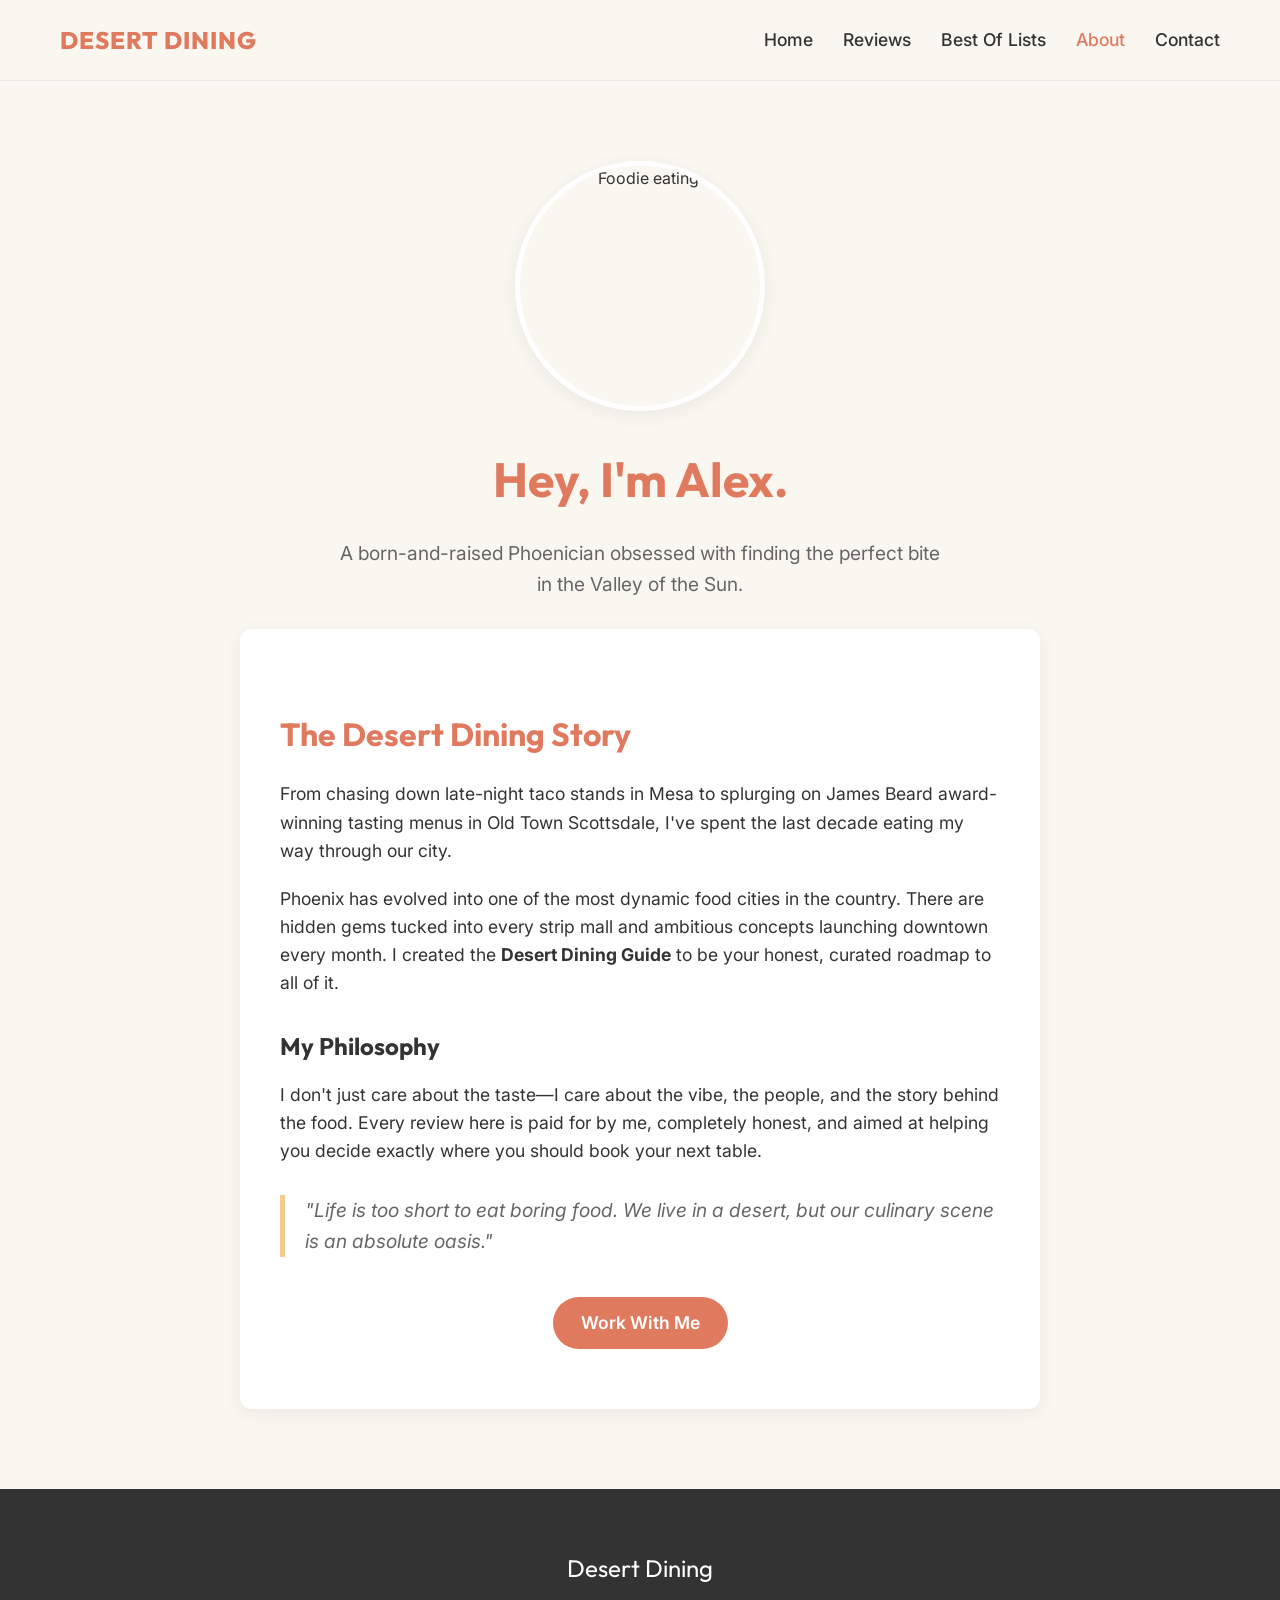
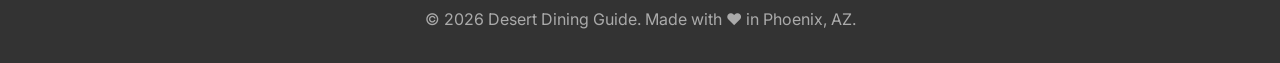
==== about.html @ 5c7c2401 "Fix structure" ====
<!DOCTYPE html>
<html lang="en">
<head>
    <meta charset="UTF-8">
    <meta name="viewport" content="width=device-width, initial-scale=1.0">
    <title>About | Desert Dining Guide</title>
    <link href="https://fonts.googleapis.com/css2?family=Inter:wght@400;500;600&family=Outfit:wght@500;700;800&display=swap" rel="stylesheet">
    <link rel="stylesheet" href="css/style.css">
    <script src="js/main.js" defer></script>
</head>
<body>

    <!-- Navigation -->
    <nav class="navbar">
        <div class="container">
            <a href="index.html" class="navbar-brand">Desert Dining</a>
            <div class="navbar-nav" id="navMenu">
                <a href="index.html">Home</a>
                <a href="reviews.html">Reviews</a>
                <a href="lists.html">Best Of Lists</a>
                <a href="about.html" style="color: var(--terracotta);">About</a>
                <a href="contact.html">Contact</a>
            </div>
            <div class="menu-toggle" id="menuToggle">☰</div>
        </div>
    </nav>

    <div class="container section" style="max-width: 900px;">
        <div style="display: flex; flex-direction: column; align-items: center; text-align: center;">
            <img src="https://images.unsplash.com/photo-1555169062-013468b47731?auto=format&fit=crop&q=80&w=800" alt="Foodie eating" style="width: 250px; height: 250px; border-radius: 50%; object-fit: cover; margin-bottom: 30px; border: 5px solid var(--white); box-shadow: var(--shadow);">
            <h1 style="color: var(--terracotta); font-size: 3rem; margin-bottom: 20px;">Hey, I'm Alex.</h1>
            <p style="font-size: 1.2rem; color: var(--text-gray); margin-bottom: 30px; max-width: 600px;">A born-and-raised Phoenician obsessed with finding the perfect bite in the Valley of the Sun.</p>
        </div>

        <div class="post-content" style="background: var(--white); padding: 40px; border-radius: var(--border-radius); box-shadow: var(--shadow);">
            <h2>The Desert Dining Story</h2>
            <p>From chasing down late-night taco stands in Mesa to splurging on James Beard award-winning tasting menus in Old Town Scottsdale, I've spent the last decade eating my way through our city.</p>
            <p>Phoenix has evolved into one of the most dynamic food cities in the country. There are hidden gems tucked into every strip mall and ambitious concepts launching downtown every month. I created the <strong>Desert Dining Guide</strong> to be your honest, curated roadmap to all of it.</p>
            
            <h3>My Philosophy</h3>
            <p>I don't just care about the taste—I care about the vibe, the people, and the story behind the food. Every review here is paid for by me, completely honest, and aimed at helping you decide exactly where you should book your next table.</p>

            <blockquote style="border-left: 5px solid var(--sunset-orange); padding-left: 20px; font-style: italic; color: var(--text-gray); font-size: 1.2rem; margin: 30px 0;">
                "Life is too short to eat boring food. We live in a desert, but our culinary scene is an absolute oasis."
            </blockquote>

            <p style="text-align: center; margin-top: 40px;">
                <a href="contact.html" class="btn">Work With Me</a>
            </p>
        </div>
    </div>

    <!-- Footer -->
    <footer>
        <div class="container">
            <a href="index.html" class="footer-brand">Desert Dining</a>
            <p>&copy; 2026 Desert Dining Guide. Made with ❤️ in Phoenix, AZ.</p>
        </div>
    </footer>

</body>
</html>
---- css/style.css ----
:root {
  /* Desert Color Palette */
  --sand: #FAF6F0;
  --terracotta: #E07A5F;
  --cactus-green: #81B29A;
  --sunset-orange: #F2CC8F;
  --charcoal: #333333;
  --white: #FFFFFF;
  --light-gray: #EAEAEA;
  --text-gray: #666666;

  /* Typography */
  --font-heading: 'Outfit', sans-serif;
  --font-body: 'Inter', sans-serif;
  
  /* Layout */
  --max-width: 1200px;
  --border-radius: 12px;
  --shadow: 0 4px 20px rgba(0,0,0,0.06);
  --transition: all 0.3s ease;
}

* {
  margin: 0;
  padding: 0;
  box-sizing: border-box;
}

body {
  font-family: var(--font-body);
  background-color: var(--sand);
  color: var(--charcoal);
  line-height: 1.6;
}

h1, h2, h3, h4, h5, h6 {
  font-family: var(--font-heading);
  font-weight: 700;
  color: var(--charcoal);
}

a {
  text-decoration: none;
  color: inherit;
  transition: var(--transition);
}

ul {
  list-style: none;
}

img {
  max-width: 100%;
  height: auto;
  display: block;
}

/* Layout Utilities */
.container {
  max-width: var(--max-width);
  margin: 0 auto;
  padding: 0 20px;
}

.section {
  padding: 80px 0;
}

.btn {
  display: inline-block;
  padding: 12px 28px;
  background-color: var(--terracotta);
  color: var(--white);
  border-radius: 30px;
  font-weight: 600;
  text-align: center;
  border: none;
  cursor: pointer;
  transition: var(--transition);
}

.btn:hover {
  background-color: #C06048; /* Darker terracotta */
  transform: translateY(-2px);
  box-shadow: var(--shadow);
}

.btn-secondary {
  background-color: var(--sunset-orange);
  color: var(--charcoal);
}

.btn-secondary:hover {
  background-color: #E0BA7D;
}

.btn-outline {
  background-color: transparent;
  color: var(--terracotta);
  border: 2px solid var(--terracotta);
}

.btn-outline:hover {
  background-color: var(--terracotta);
  color: var(--white);
}

/* Header */
.navbar {
  background-color: rgba(250, 246, 240, 0.95); /* Sand with opacity for glassmorphism */
  backdrop-filter: blur(10px);
  position: sticky;
  top: 0;
  z-index: 1000;
  border-bottom: 1px solid var(--light-gray);
}

.navbar .container {
  display: flex;
  justify-content: space-between;
  align-items: center;
  height: 80px;
}

.navbar-brand {
  font-family: var(--font-heading);
  font-size: 1.5rem;
  font-weight: 800;
  color: var(--terracotta);
  text-transform: uppercase;
  letter-spacing: 1px;
}

.navbar-nav {
  display: flex;
  gap: 30px;
}

.navbar-nav a {
  font-weight: 500;
  color: var(--charcoal);
  font-size: 1.1rem;
}

.navbar-nav a:hover {
  color: var(--terracotta);
}

/* Mobile Menu Toggle */
.menu-toggle {
  display: none;
  font-size: 1.5rem;
  cursor: pointer;
}

/* Hero Section */
.hero {
  text-align: center;
  padding: 100px 20px;
  background: linear-gradient(135deg, var(--sand) 0%, #F5ECDD 100%);
  border-bottom: 2px solid var(--light-gray);
}

.hero h1 {
  font-size: 4rem;
  line-height: 1.1;
  margin-bottom: 20px;
  color: var(--terracotta);
}

.hero p {
  font-size: 1.2rem;
  color: var(--text-gray);
  max-width: 600px;
  margin: 0 auto 40px;
}

/* Review Cards */
.grid {
  display: grid;
  grid-template-columns: repeat(auto-fill, minmax(320px, 1fr));
  gap: 30px;
  margin-top: 40px;
}

.card {
  background-color: var(--white);
  border-radius: var(--border-radius);
  overflow: hidden;
  box-shadow: var(--shadow);
  transition: var(--transition);
  display: flex;
  flex-direction: column;
}

.card:hover {
  transform: translateY(-10px);
  box-shadow: 0 10px 30px rgba(0,0,0,0.1);
}

.card-img-wrapper {
  position: relative;
  height: 220px;
  overflow: hidden;
}

.card-img-wrapper img {
  width: 100%;
  height: 100%;
  object-fit: cover;
  transition: transform 0.5s ease;
}

.card:hover .card-img-wrapper img {
  transform: scale(1.05);
}

.card-badge {
  position: absolute;
  top: 15px;
  left: 15px;
  background-color: var(--cactus-green);
  color: var(--white);
  padding: 5px 12px;
  border-radius: 20px;
  font-size: 0.8rem;
  font-weight: 600;
  text-transform: uppercase;
}

.card-content {
  padding: 25px;
  display: flex;
  flex-direction: column;
  flex-grow: 1;
}

.card-metadata {
  display: flex;
  justify-content: space-between;
  align-items: center;
  margin-bottom: 10px;
  font-size: 0.9rem;
  color: var(--text-gray);
}

.card-title {
  font-size: 1.4rem;
  margin-bottom: 10px;
}

.card-description {
  color: var(--text-gray);
  margin-bottom: 20px;
  flex-grow: 1;
}

.card-footer {
  display: flex;
  justify-content: space-between;
  align-items: center;
  border-top: 1px solid var(--light-gray);
  padding-top: 15px;
}

.rating {
  color: var(--sunset-orange);
  font-weight: 700;
  font-size: 1.1rem;
}

/* Category Pills */
.category-pills {
  display: flex;
  flex-wrap: wrap;
  gap: 15px;
  justify-content: center;
  margin: 40px 0;
}

.pill {
  padding: 10px 24px;
  background-color: var(--white);
  border: 1px solid var(--light-gray);
  border-radius: 30px;
  font-weight: 500;
  transition: var(--transition);
}

.pill:hover, .pill.active {
  background-color: var(--terracotta);
  color: var(--white);
  border-color: var(--terracotta);
}

/* Post Detail */
.post-header {
  text-align: center;
  padding: 60px 0;
}

.post-header h1 {
  font-size: 3rem;
  margin-bottom: 20px;
}

.post-meta {
  display: flex;
  justify-content: center;
  gap: 20px;
  color: var(--text-gray);
  font-size: 1.1rem;
  margin-bottom: 40px;
}

.post-meta span {
  display: flex;
  align-items: center;
  gap: 8px;
}

.post-hero-image {
  width: 100%;
  height: 500px;
  object-fit: cover;
  border-radius: var(--border-radius);
  margin-bottom: 40px;
  box-shadow: var(--shadow);
}

.post-content {
  max-width: 800px;
  margin: 0 auto;
  font-size: 1.1rem;
}

.post-content h2 {
  margin: 40px 0 20px;
  color: var(--terracotta);
  font-size: 2rem;
}

.post-content h3 {
  margin: 30px 0 15px;
  font-size: 1.5rem;
}

.post-content p {
  margin-bottom: 20px;
}

.post-quick-take {
  background-color: var(--white);
  padding: 30px;
  border-radius: var(--border-radius);
  border-left: 5px solid var(--cactus-green);
  margin: 40px 0;
  box-shadow: var(--shadow);
}

.post-quick-take h3 {
  margin-top: 0;
  color: var(--cactus-green);
}

/* Newsletter */
.newsletter-section {
  background-color: var(--cactus-green);
  color: var(--white);
  text-align: center;
  padding: 80px 20px;
  margin-top: 60px;
}

.newsletter-section h2 {
  color: var(--white);
  font-size: 2.5rem;
  margin-bottom: 20px;
}

.newsletter-form {
  display: flex;
  max-width: 500px;
  margin: 30px auto 0;
  gap: 10px;
}

.newsletter-form input {
  flex-grow: 1;
  padding: 15px 20px;
  border-radius: 30px;
  border: none;
  font-family: var(--font-body);
  font-size: 1rem;
  outline: none;
}

/* Footer */
footer {
  background-color: var(--charcoal);
  color: #AAAAAA;
  padding: 60px 0 30px;
  text-align: center;
}

.footer-nav {
  display: flex;
  justify-content: center;
  gap: 30px;
  margin-bottom: 30px;
}

.footer-nav a {
  color: var(--white);
  font-weight: 500;
}

.footer-brand {
  font-family: var(--font-heading);
  font-size: 1.5rem;
  color: var(--white);
  margin-bottom: 20px;
  display: inline-block;
}

/* Responsive */
@media (max-width: 768px) {
  .navbar-nav {
    display: none;
    position: absolute;
    top: 80px;
    left: 0;
    width: 100%;
    background-color: var(--white);
    flex-direction: column;
    padding: 20px;
    text-align: center;
    box-shadow: var(--shadow);
  }
  
  .navbar-nav.active {
    display: flex;
  }
  
  .menu-toggle {
    display: block;
  }

  .hero h1 {
    font-size: 2.5rem;
  }
  
  .post-header h1 {
    font-size: 2rem;
  }
  
  .post-hero-image {
    height: 300px;
  }
  
  .newsletter-form {
    flex-direction: column;
  }
}
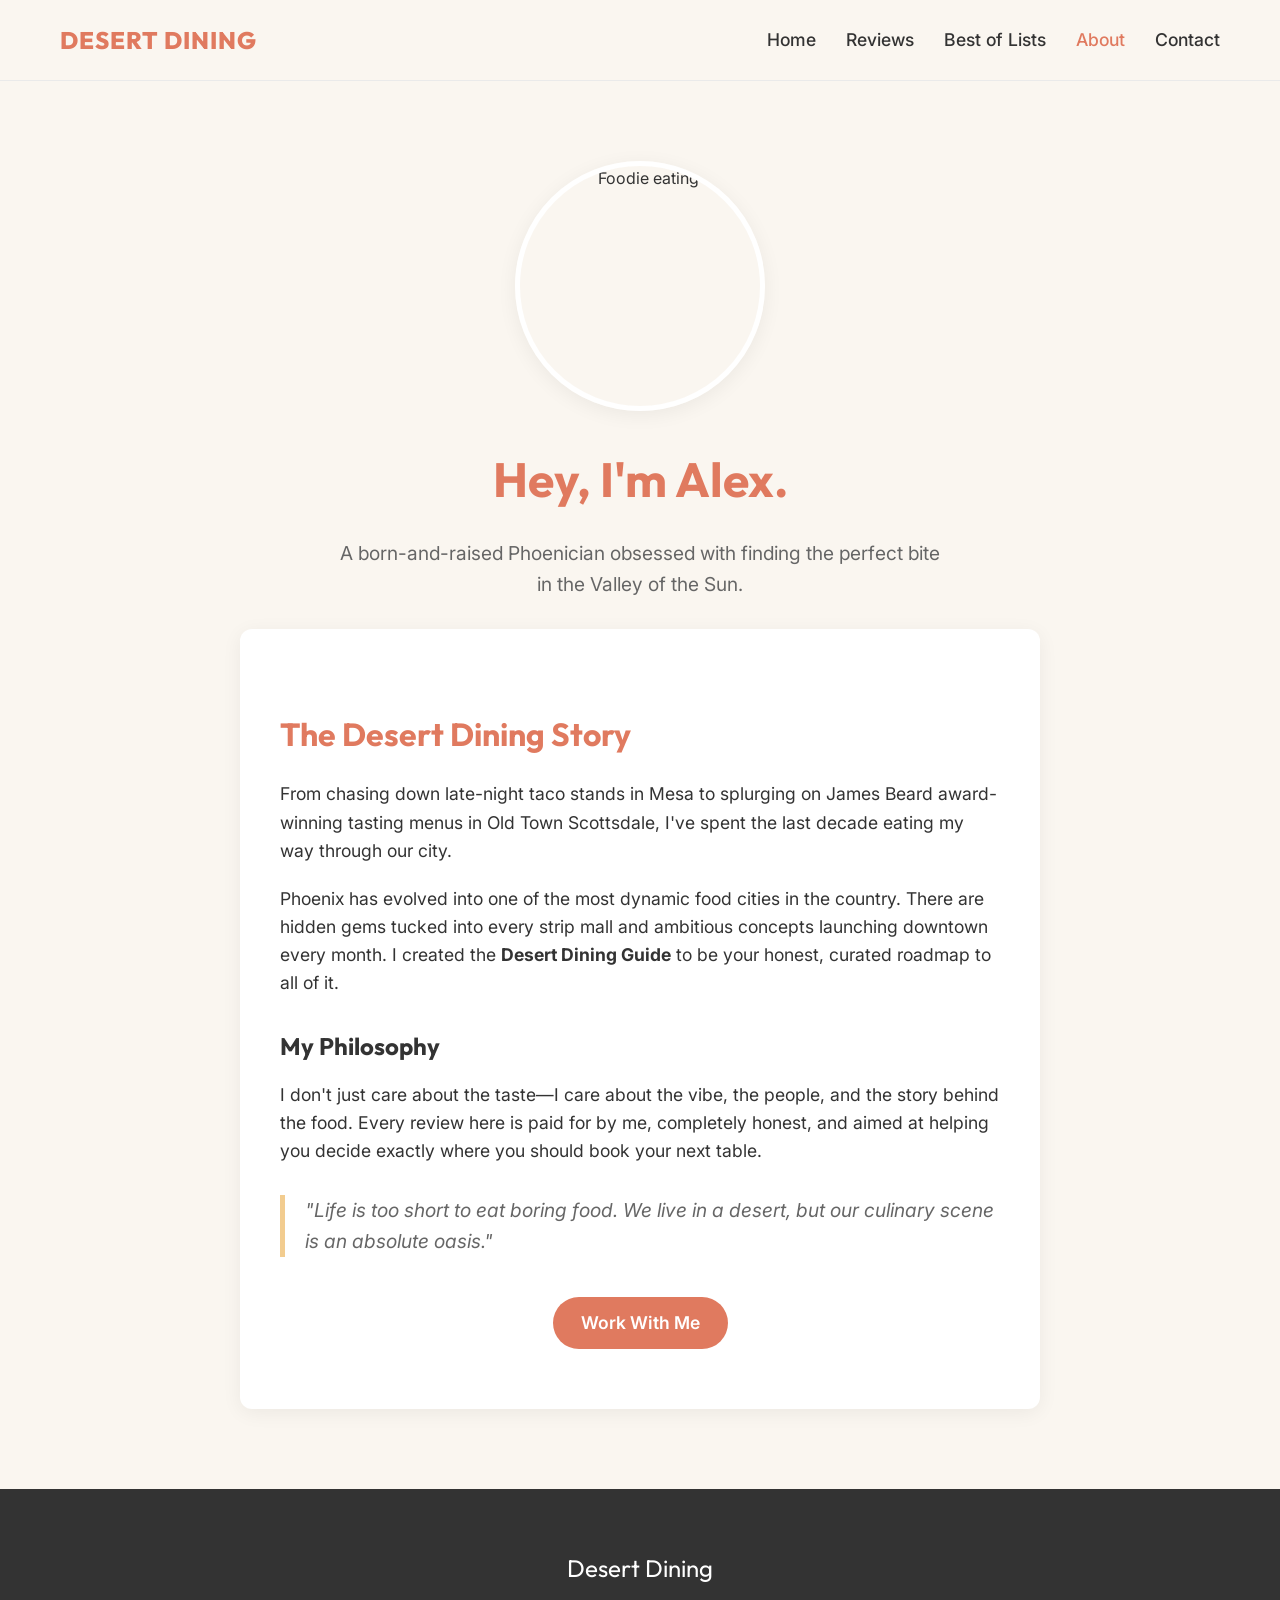
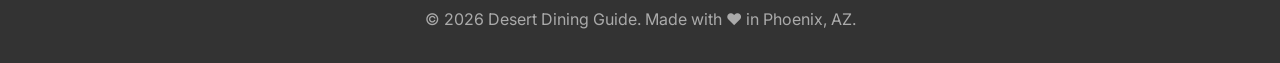
==== commit 4d8b6763: "Fix casing for Best of Lists and remove period on hero headline" ====
--- a/about.html
+++ b/about.html
@@ -17,7 +17,7 @@
             <div class="navbar-nav" id="navMenu">
                 <a href="index.html">Home</a>
                 <a href="reviews.html">Reviews</a>
-                <a href="lists.html">Best Of Lists</a>
+                <a href="lists.html">Best of Lists</a>
                 <a href="about.html" style="color: var(--terracotta);">About</a>
                 <a href="contact.html">Contact</a>
             </div>
--- a/css/style.css
+++ b/css/style.css
@@ -156,8 +156,8 @@
 /* Hero Section */
 .hero {
   text-align: center;
-  padding: 100px 20px;
-  background: linear-gradient(135deg, var(--sand) 0%, #F5ECDD 100%);
+  padding: 140px 20px;
+  background: linear-gradient(rgba(250, 246, 240, 0.85), rgba(250, 246, 240, 0.95)), url('../assets/hero_bg.png') center/cover no-repeat;
   border-bottom: 2px solid var(--light-gray);
 }
 
@@ -166,6 +166,7 @@
   line-height: 1.1;
   margin-bottom: 20px;
   color: var(--terracotta);
+  text-shadow: 0 2px 10px rgba(250, 246, 240, 0.5); /* Helps legibility over image */
 }
 
 .hero p {
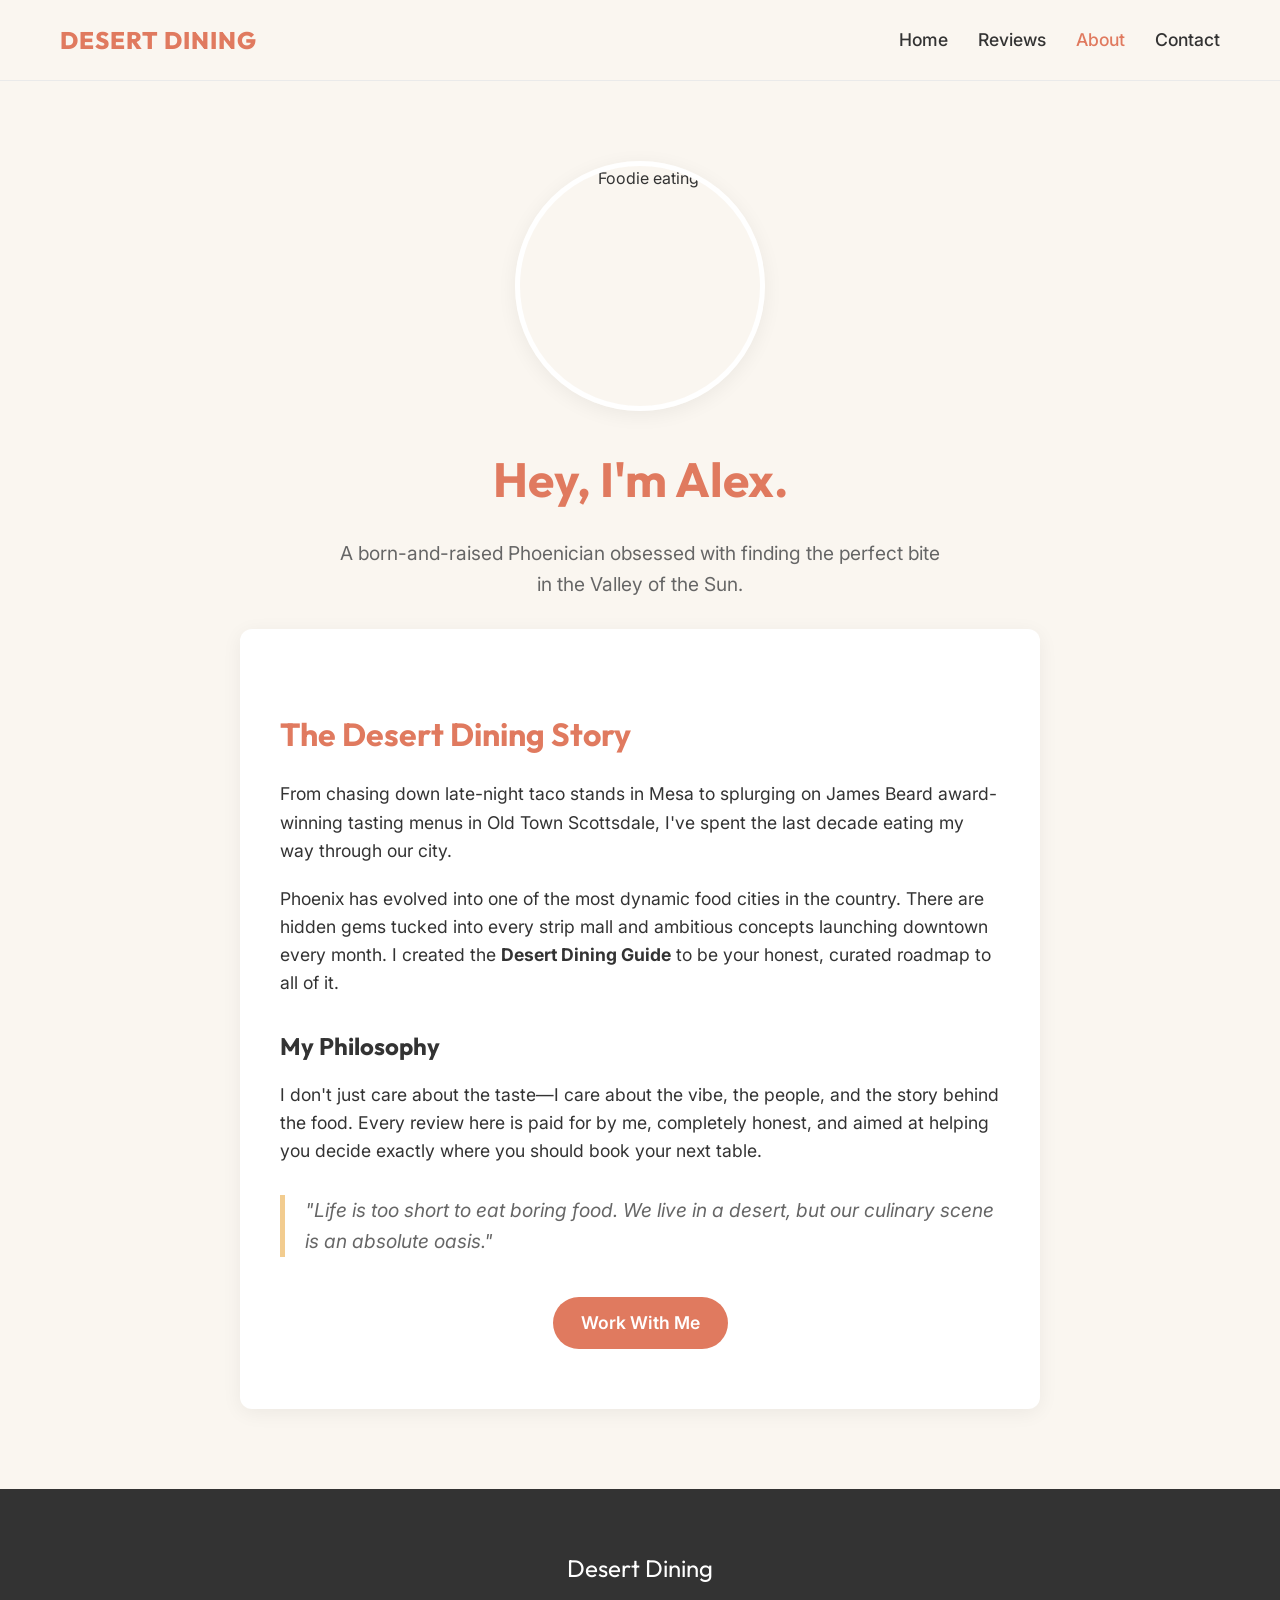
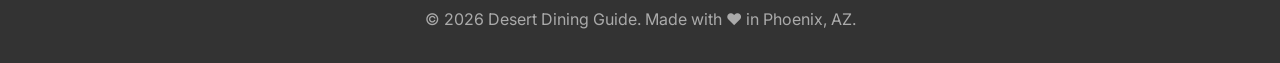
==== commit 82079bb1: "Remove Best of Lists from all nav menus" ====
--- a/about.html
+++ b/about.html
@@ -17,7 +17,6 @@
             <div class="navbar-nav" id="navMenu">
                 <a href="index.html">Home</a>
                 <a href="reviews.html">Reviews</a>
-                <a href="lists.html">Best of Lists</a>
                 <a href="about.html" style="color: var(--terracotta);">About</a>
                 <a href="contact.html">Contact</a>
             </div>
